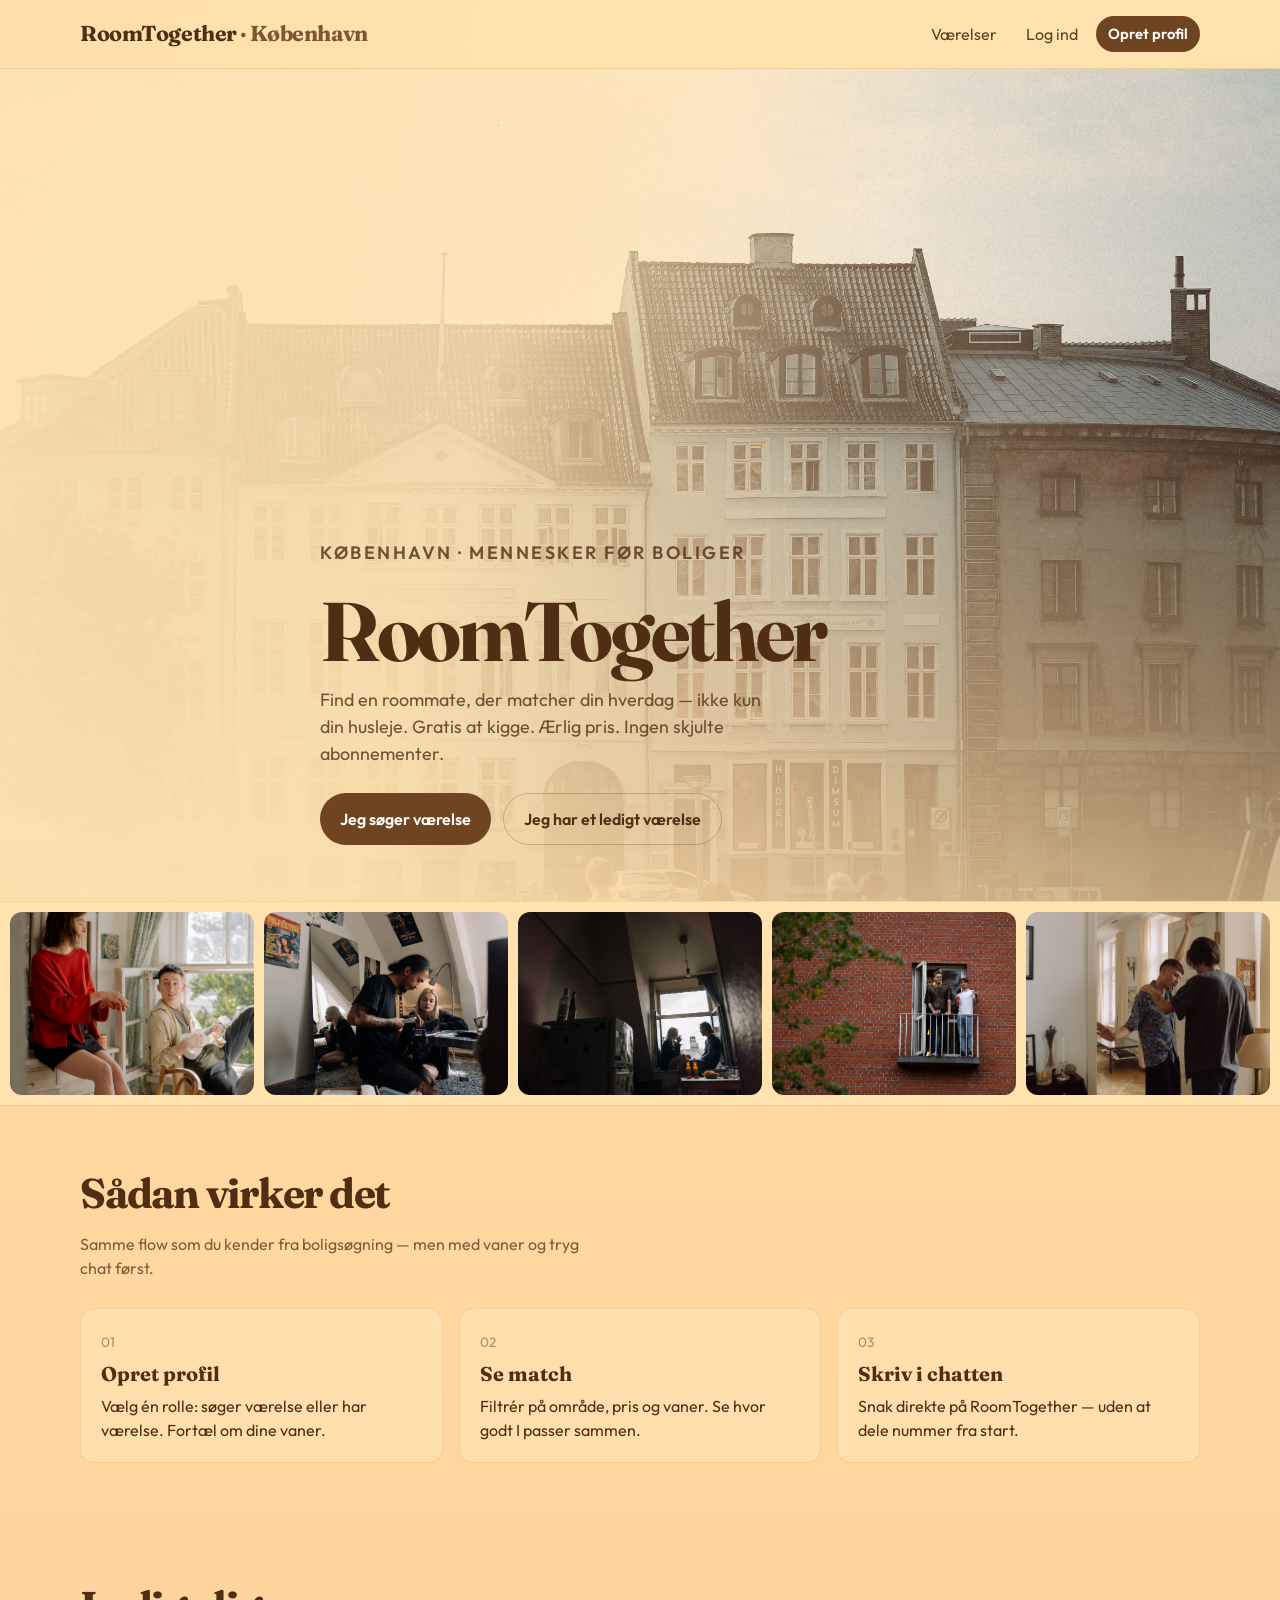
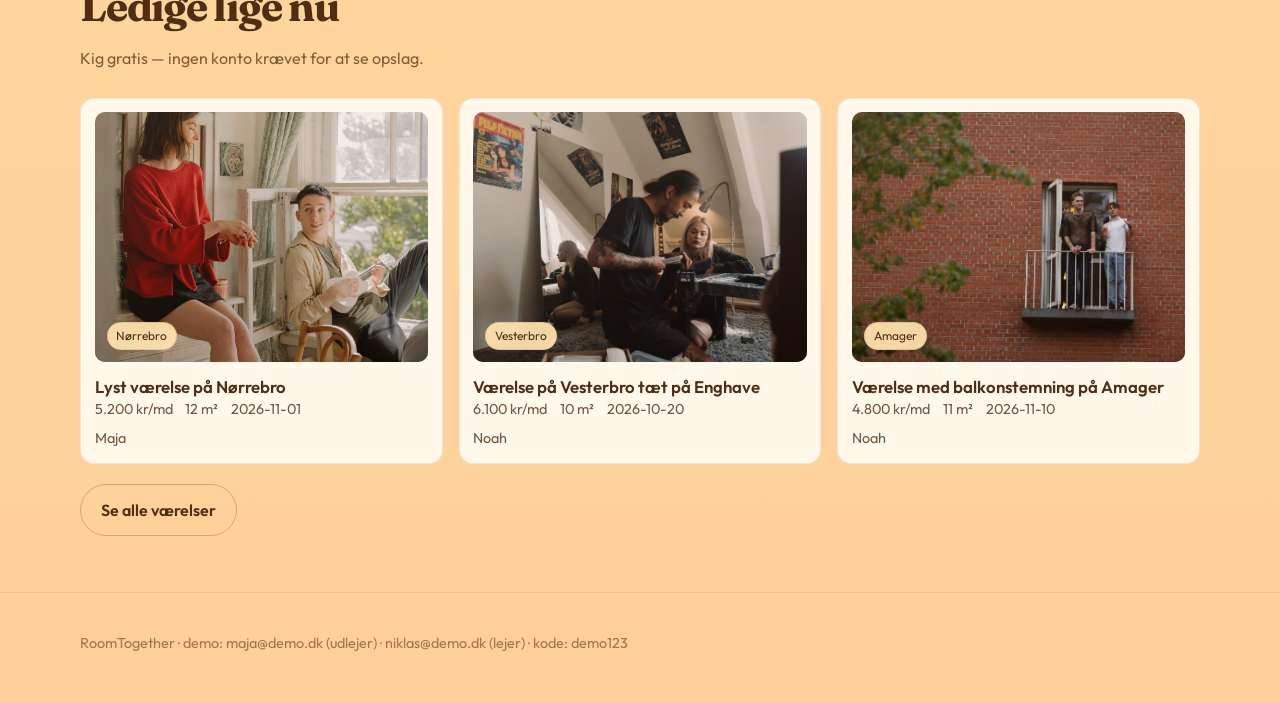
==== Hjemmeside/index.html @ 161d10d0 "Flyt hjemmeside ind under Hjemmeside-mappen Co-authored-by: Cursor <cursoragent@cursor.com>" ====
<!DOCTYPE html>
<html lang="da">
<head>
  <meta charset="UTF-8">
  <meta name="viewport" content="width=device-width, initial-scale=1">
  <title>RoomTogether — Find roommate i København</title>
  <link rel="stylesheet" href="css/style.css">
</head>
<body>
  <div id="site-nav"></div>
  <main class="hero">
    <img class="hero-img" src="Billeder/pexels-nathanjhilton-38354154.jpg" alt="København">
    <div class="wrap hero-copy">
      <p class="eyebrow">København · mennesker før boliger</p>
      <h1>RoomTogether</h1>
      <p>Find en roommate, der matcher din hverdag — ikke kun din husleje. Gratis at kigge. Ærlig pris. Ingen skjulte abonnementer.</p>
      <div class="hero-actions">
        <a class="btn btn-primary" href="vaerelser.html">Jeg søger værelse</a>
        <a class="btn btn-ghost" href="opret.html?role=host">Jeg har et ledigt værelse</a>
      </div>
    </div>
  </main>
  <section class="mood">
    <div class="mood-track">
      <img src="Billeder/pexels-cottonbro-4778612.jpg" alt="">
      <img src="Billeder/pexels-cottonbro-5088439.jpg" alt="">
      <img src="Billeder/pexels-cottonbro-5097360.jpg" alt="">
      <img src="Billeder/pexels-vafphotos-14424558.jpg" alt="">
      <img src="Billeder/pexels-cottonbro-5932729.jpg" alt="">
    </div>
  </section>
  <section class="section">
    <div class="wrap">
      <h2>Sådan virker det</h2>
      <p class="lead">Samme flow som du kender fra boligsøgning — men med vaner og tryg chat først.</p>
      <div class="steps">
        <div class="step"><span>01</span><strong>Opret profil</strong><p>Vælg én rolle: søger værelse eller har værelse. Fortæl om dine vaner.</p></div>
        <div class="step"><span>02</span><strong>Se match</strong><p>Filtrér på område, pris og vaner. Se hvor godt I passer sammen.</p></div>
        <div class="step"><span>03</span><strong>Skriv i chatten</strong><p>Snak direkte på RoomTogether — uden at dele nummer fra start.</p></div>
      </div>
    </div>
  </section>
  <section class="section">
    <div class="wrap">
      <h2>Ledige lige nu</h2>
      <p class="lead">Kig gratis — ingen konto krævet for at se opslag.</p>
      <div class="grid" id="home-listings"></div>
      <p style="margin-top:1.25rem"><a class="btn btn-ghost" href="vaerelser.html">Se alle værelser</a></p>
    </div>
  </section>
  <footer class="footer"><div class="wrap">RoomTogether · demo: maja@demo.dk (udlejer) · niklas@demo.dk (lejer) · kode: demo123</div></footer>
  <script src="js/app.js"></script>
  <script>
    renderNav('index.html')
    const me = sessionUser()
    const data = db()
    document.getElementById('home-listings').innerHTML = data.listings.slice(0, 3).map(l => {
      const score = isSeeker(me) ? matchScore(me.habits, l.habits) : null
      return listingCard(l, score)
    }).join('')
  </script>
</body>
</html>
---- Hjemmeside/css/style.css ----
@import url('https://fonts.googleapis.com/css2?family=Fraunces:opsz,wght@9..144,500;9..144,700&family=Outfit:wght@400;500;600;700&display=swap');

:root {
  --bg: #FFE2AE;
  --soft: #FFCF9A;
  --blue: #6E4520;
  --ink: #4F2E14;
  --ok: #2E8049;
  --warn: #B8752F;
  --bad: #D23333;
  --radius: 14px;
  --shadow: 0 16px 40px rgba(79, 46, 20, 0.12);
  --font: 'Outfit', sans-serif;
  --display: 'Fraunces', Georgia, serif;
}

* { box-sizing: border-box; margin: 0; padding: 0; }

html { scroll-behavior: smooth; }

body {
  font-family: var(--font);
  color: var(--ink);
  background:
    radial-gradient(1000px 500px at 0% 0%, rgba(255, 207, 154, 0.9), transparent 55%),
    radial-gradient(800px 400px at 100% 10%, rgba(110, 69, 32, 0.12), transparent 50%),
    linear-gradient(180deg, var(--bg), #ffd9a0 45%, var(--soft));
  min-height: 100vh;
  line-height: 1.5;
}

a { color: inherit; text-decoration: none; }
img { max-width: 100%; display: block; }
button, input, select, textarea {
  font: inherit;
  color: inherit;
}

.wrap {
  width: min(1120px, calc(100% - 2rem));
  margin-inline: auto;
}

.site-header {
  position: sticky;
  top: 0;
  z-index: 40;
  backdrop-filter: blur(14px);
  background: rgba(255, 226, 174, 0.88);
  border-bottom: 1px solid rgba(79, 46, 20, 0.1);
}

.nav {
  display: flex;
  align-items: center;
  justify-content: space-between;
  gap: 1rem;
  min-height: 68px;
}

.brand {
  font-family: var(--display);
  font-weight: 700;
  font-size: 1.35rem;
  letter-spacing: -0.02em;
  color: var(--ink);
}

.brand span { color: var(--blue); opacity: 0.9; }

.nav-links {
  display: flex;
  align-items: center;
  gap: 0.35rem;
  flex-wrap: wrap;
  justify-content: flex-end;
}

.nav-links a, .nav-links button.linkish {
  padding: 0.45rem 0.75rem;
  border-radius: 999px;
  opacity: 0.9;
  background: transparent;
  border: 0;
  cursor: pointer;
}

.nav-links a:hover, .nav-links button.linkish:hover {
  background: rgba(110, 69, 32, 0.1);
}

.btn {
  display: inline-flex;
  align-items: center;
  justify-content: center;
  gap: 0.4rem;
  border: 0;
  cursor: pointer;
  border-radius: 999px;
  padding: 0.8rem 1.25rem;
  font-weight: 600;
  transition: transform .15s ease, background .15s ease, color .15s ease;
}

.btn:hover { transform: translateY(-1px); }
.btn-primary { background: var(--blue); color: #fff; }
.btn-primary:hover { background: #5a3616; }
.nav-links a.btn-primary {
  background: var(--blue);
  color: #fff;
  opacity: 1;
}
.nav-links a.btn-primary:hover { background: #5a3616; }
.btn-ghost {
  background: transparent;
  color: var(--ink);
  border: 1px solid rgba(79, 46, 20, 0.25);
}
.btn-ghost:hover { background: rgba(110, 69, 32, 0.1); }
.btn-danger { background: var(--bad); color: white; }
.btn-sm { padding: 0.5rem 0.9rem; font-size: 0.92rem; }

.hero {
  min-height: calc(100svh - 68px);
  display: grid;
  align-items: end;
  padding: 2.5rem 0 3.5rem;
  position: relative;
  overflow: hidden;
}

.hero-img {
  position: absolute;
  inset: 0;
  width: 100%;
  height: 100%;
  object-fit: cover;
  object-position: center 40%;
  z-index: -2;
}

.hero::before {
  content: "";
  position: absolute;
  inset: 0;
  background:
    linear-gradient(105deg, rgba(255, 226, 174,0.96) 0%, rgba(255, 226, 174,0.88) 38%, rgba(255, 207, 154,0.4) 62%, rgba(79, 46, 20,0.2) 100%),
    linear-gradient(180deg, transparent 40%, rgba(255, 226, 174,0.8) 100%);
  z-index: -1;
}

.hero-copy { max-width: 640px; animation: rise .7s ease both; }

.mood {
  padding: 0;
  overflow: hidden;
  border-block: 1px solid rgba(79, 46, 20, 0.08);
  background: var(--bg);
}

.mood-track {
  display: grid;
  grid-auto-flow: column;
  grid-auto-columns: minmax(220px, 28vw);
  gap: 0.6rem;
  padding: 0.6rem;
  overflow-x: auto;
  scroll-snap-type: x mandatory;
}

.mood-track img {
  width: 100%;
  aspect-ratio: 4/3;
  object-fit: cover;
  border-radius: 12px;
  scroll-snap-align: start;
}

.avatar {
  width: 88px;
  height: 88px;
  border-radius: 50%;
  object-fit: cover;
  border: 3px solid var(--soft);
  box-shadow: var(--shadow);
}

.hero h1 {
  font-family: var(--display);
  font-size: clamp(2.8rem, 9vw, 5.2rem);
  line-height: 0.95;
  letter-spacing: -0.04em;
  margin: 0.4rem 0 1rem;
  color: var(--ink);
}

.hero p {
  font-size: 1.12rem;
  max-width: 38ch;
  color: rgba(79, 46, 20, 0.8);
  margin-bottom: 1.6rem;
}

.hero-actions { display: flex; flex-wrap: wrap; gap: 0.75rem; }

.eyebrow {
  text-transform: uppercase;
  letter-spacing: 0.14em;
  font-size: 0.72rem;
  font-weight: 600;
  color: var(--blue);
}

.section { padding: 3.5rem 0; }
.section h2 {
  font-family: var(--display);
  font-size: clamp(1.8rem, 4vw, 2.6rem);
  letter-spacing: -0.03em;
  margin-bottom: 0.5rem;
}
.section .lead {
  color: rgba(79, 46, 20, 0.72);
  max-width: 48ch;
  margin-bottom: 1.75rem;
}

.steps {
  display: grid;
  gap: 1rem;
  grid-template-columns: repeat(3, 1fr);
}

.step {
  padding: 1.25rem;
  border: 1px solid rgba(79, 46, 20, 0.1);
  border-radius: var(--radius);
  background: rgba(255, 226, 174, 0.85);
}
.step strong {
  display: block;
  font-family: var(--display);
  font-size: 1.25rem;
  margin: 0.35rem 0;
}
.step span { opacity: 0.55; font-size: 0.85rem; color: var(--blue); }

.page-head {
  padding: 2rem 0 1rem;
  display: flex;
  flex-wrap: wrap;
  gap: 1rem;
  align-items: end;
  justify-content: space-between;
}
.page-head h1 {
  font-family: var(--display);
  font-size: clamp(1.8rem, 4vw, 2.6rem);
  letter-spacing: -0.03em;
}

.filters {
  display: grid;
  grid-template-columns: repeat(4, 1fr);
  gap: 0.75rem;
  margin: 1rem 0 1.5rem;
  padding: 1rem;
  border-radius: var(--radius);
  background: rgba(255, 226, 174, 0.9);
  border: 1px solid rgba(79, 46, 20, 0.1);
}

.field { display: grid; gap: 0.35rem; }
.field label { font-size: 0.82rem; opacity: 0.75; }
.field input, .field select, .field textarea {
  width: 100%;
  background: #fffaf0;
  border: 1px solid rgba(79, 46, 20, 0.16);
  border-radius: 10px;
  padding: 0.7rem 0.8rem;
}
.field textarea { min-height: 110px; resize: vertical; }

.grid {
  display: grid;
  grid-template-columns: repeat(3, 1fr);
  gap: 1rem;
}

.listing {
  display: grid;
  gap: 0.75rem;
  padding: 0.85rem;
  border-radius: var(--radius);
  background: rgba(255, 250, 240, 0.95);
  border: 1px solid rgba(79, 46, 20, 0.1);
  transition: transform .15s ease, border-color .15s ease, box-shadow .15s ease;
}
.listing:hover {
  transform: translateY(-3px);
  border-color: rgba(110, 69, 32, 0.45);
  box-shadow: var(--shadow);
}
.listing-media {
  aspect-ratio: 4/3;
  border-radius: 10px;
  background:
    linear-gradient(145deg, rgba(255, 226, 174,0.35), transparent 50%),
    linear-gradient(160deg, var(--soft), var(--ink));
  display: grid;
  place-items: end start;
  padding: 0.75rem;
  overflow: hidden;
  position: relative;
}
.listing-media img {
  position: absolute;
  inset: 0;
  width: 100%;
  height: 100%;
  object-fit: cover;
  opacity: 0.85;
}
.badge {
  position: relative;
  z-index: 1;
  background: rgba(255, 226, 174, 0.94);
  color: var(--ink);
  border: 1px solid rgba(79, 46, 20, 0.12);
  padding: 0.25rem 0.55rem;
  border-radius: 999px;
  font-size: 0.75rem;
}
.listing h3 {
  font-size: 1.05rem;
  font-weight: 600;
}
.meta {
  display: flex;
  flex-wrap: wrap;
  gap: 0.45rem 0.8rem;
  font-size: 0.9rem;
  opacity: 0.8;
}
.match-pill {
  display: inline-flex;
  align-items: center;
  gap: 0.35rem;
  padding: 0.25rem 0.6rem;
  border-radius: 999px;
  font-size: 0.8rem;
  font-weight: 600;
  background: rgba(46, 128, 73, 0.14);
  color: var(--ok);
}
.match-pill.mid { background: rgba(184, 117, 47, 0.16); color: var(--warn); }
.match-pill.low { background: rgba(210, 51, 51, 0.12); color: var(--bad); }

.panel {
  background: rgba(255, 250, 240, 0.95);
  border: 1px solid rgba(79, 46, 20, 0.1);
  border-radius: calc(var(--radius) + 4px);
  padding: 1.25rem;
  box-shadow: var(--shadow);
}

.detail {
  display: grid;
  grid-template-columns: 1.3fr 1fr;
  gap: 1.25rem;
  padding-bottom: 3rem;
}
.detail-gallery {
  aspect-ratio: 16/11;
  border-radius: var(--radius);
  overflow: hidden;
  background: linear-gradient(160deg, var(--soft), var(--ink));
}
.detail-gallery img { width: 100%; height: 100%; object-fit: cover; }
.habits {
  display: grid;
  grid-template-columns: 1fr 1fr;
  gap: 0.6rem;
  margin-top: 1rem;
}
.habit {
  padding: 0.7rem 0.8rem;
  border-radius: 10px;
  background: var(--soft);
  border: 1px solid rgba(79, 46, 20, 0.08);
  font-size: 0.9rem;
}
.habit b { display: block; opacity: 0.6; font-weight: 500; font-size: 0.78rem; }

.form {
  display: grid;
  gap: 0.9rem;
  max-width: 560px;
}
.form-row {
  display: grid;
  grid-template-columns: 1fr 1fr;
  gap: 0.75rem;
}
.auth-shell {
  min-height: calc(100svh - 68px);
  display: grid;
  place-items: center;
  padding: 2rem 0;
}
.auth-card { width: min(440px, 100%); }

.chat-layout {
  display: grid;
  grid-template-columns: 280px 1fr;
  gap: 1rem;
  min-height: 70vh;
  padding-bottom: 2rem;
}
.thread-list { display: grid; gap: 0.5rem; align-content: start; }
.thread {
  text-align: left;
  padding: 0.85rem;
  border-radius: 12px;
  border: 1px solid rgba(79, 46, 20, 0.1);
  background: rgba(255, 250, 240, 0.9);
  cursor: pointer;
}
.thread.active {
  border-color: var(--blue);
  background: var(--soft);
}
.chat-box {
  display: grid;
  grid-template-rows: auto 1fr auto;
  min-height: 70vh;
}
.chat-msgs {
  display: flex;
  flex-direction: column;
  gap: 0.6rem;
  overflow-y: auto;
  padding: 1rem 0;
  max-height: 55vh;
}
.bubble {
  max-width: 75%;
  padding: 0.7rem 0.9rem;
  border-radius: 14px;
  background: var(--soft);
  color: var(--ink);
}
.bubble.me {
  align-self: flex-end;
  background: var(--ink);
  color: var(--bg);
}
.chat-input {
  display: grid;
  grid-template-columns: 1fr auto;
  gap: 0.6rem;
}

.table { width: 100%; border-collapse: collapse; }
.table th, .table td {
  text-align: left;
  padding: 0.75rem 0.5rem;
  border-bottom: 1px solid rgba(79, 46, 20, 0.1);
  font-size: 0.92rem;
  vertical-align: top;
}

.toast {
  position: fixed;
  bottom: 1.2rem;
  left: 50%;
  transform: translateX(-50%);
  background: var(--ink);
  color: var(--bg);
  padding: 0.75rem 1.1rem;
  border-radius: 999px;
  font-weight: 600;
  z-index: 99;
  animation: rise .25s ease;
}

.empty {
  padding: 2rem;
  text-align: center;
  opacity: 0.75;
  border: 1px dashed rgba(79, 46, 20, 0.25);
  border-radius: var(--radius);
  background: rgba(255, 226, 174, 0.6);
}

.footer {
  padding: 2.5rem 0 3rem;
  border-top: 1px solid rgba(79, 46, 20, 0.1);
  color: rgba(79, 46, 20, 0.55);
  font-size: 0.9rem;
}

.reviews { display: grid; gap: 0.85rem; }
.review {
  padding: 1rem;
  border-radius: 12px;
  background: var(--soft);
  border: 1px solid rgba(79, 46, 20, 0.08);
}
.review-top {
  display: flex;
  justify-content: space-between;
  gap: 0.75rem;
  margin-bottom: 0.55rem;
}
.review-meta {
  font-size: 0.82rem;
  opacity: 0.65;
}
.review-stars {
  color: var(--blue);
  letter-spacing: 0.06em;
  white-space: nowrap;
  font-size: 0.95rem;
}
.review p { opacity: 0.9; font-size: 0.95rem; }

@keyframes rise {
  from { opacity: 0; transform: translateY(12px); }
  to { opacity: 1; transform: translateY(0); }
}

@media (max-width: 900px) {
  .steps, .grid, .filters, .detail, .chat-layout, .form-row, .habits {
    grid-template-columns: 1fr;
  }
  .chat-layout { grid-template-columns: 1fr; }
  .nav { flex-wrap: wrap; min-height: auto; padding: 0.75rem 0; }
  .nav-links { width: 100%; justify-content: flex-start; }
}
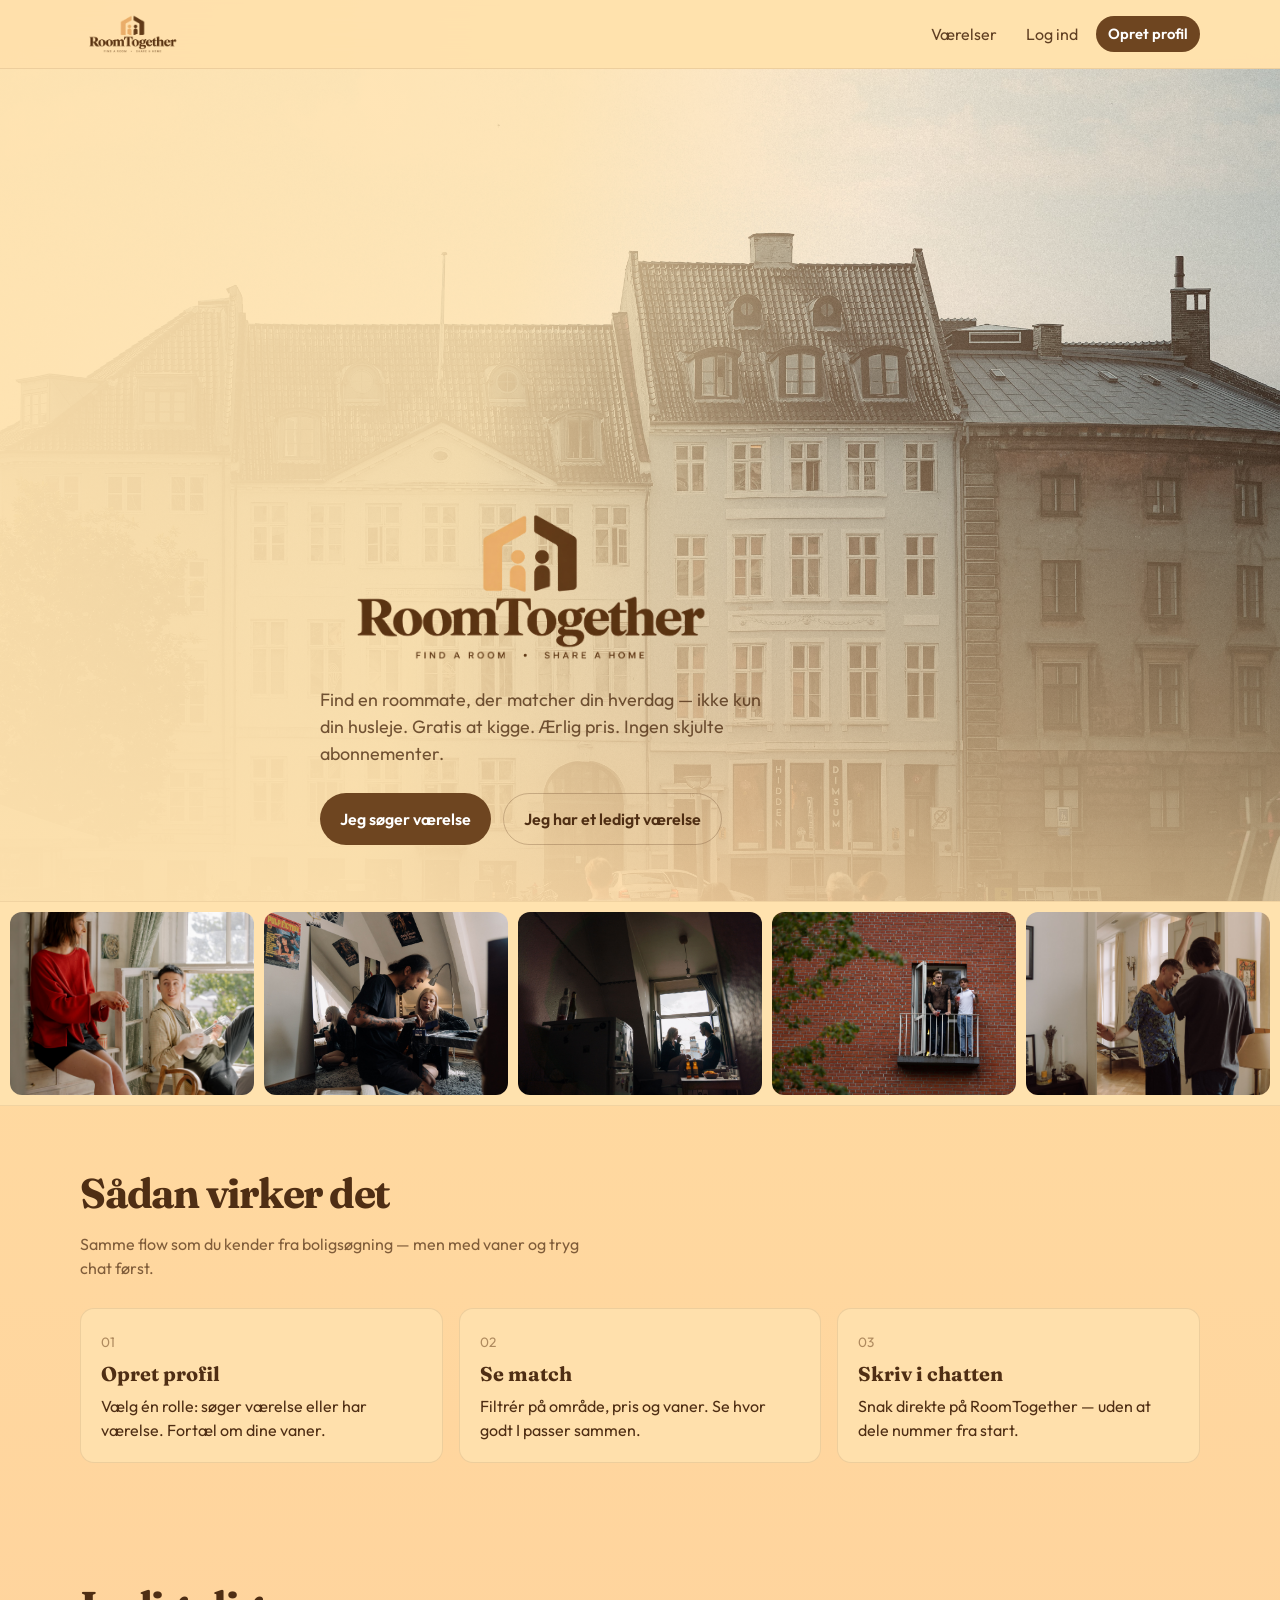
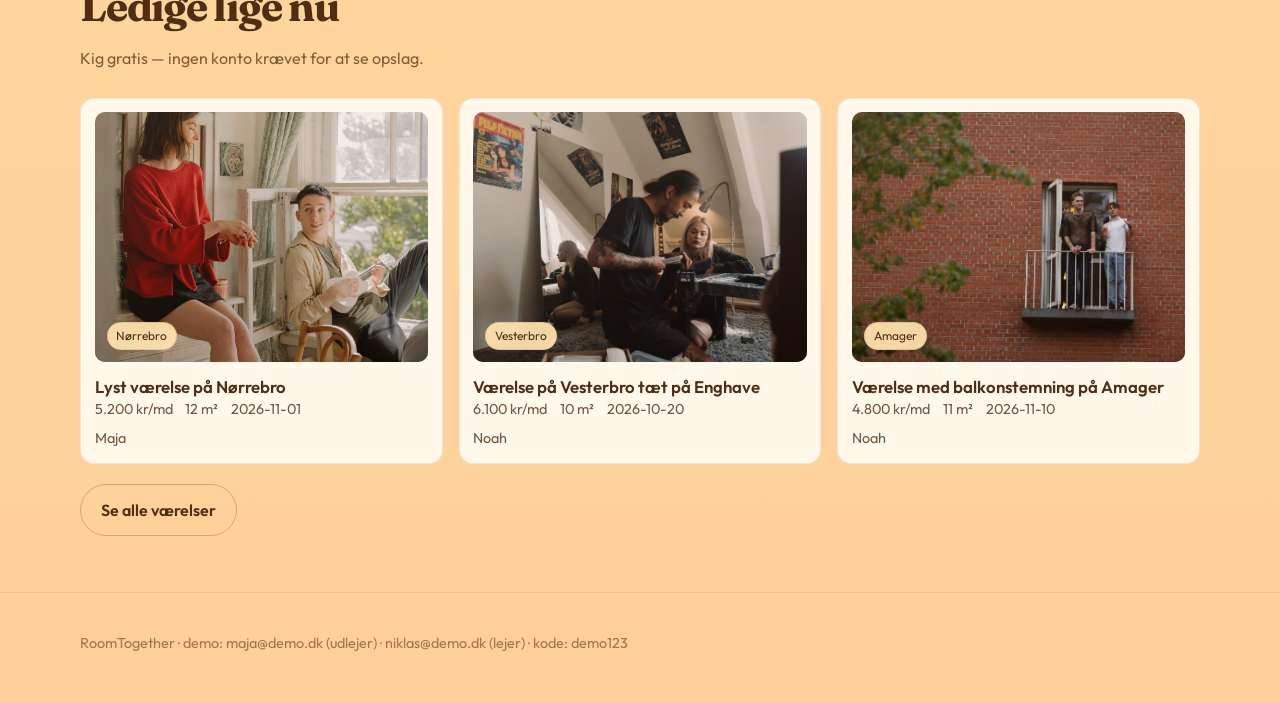
==== commit 913e149e: "Tilføj glemt kodeord og flere hverdagsvaner og logo" ====
--- a/Hjemmeside/index.html
+++ b/Hjemmeside/index.html
@@ -11,8 +11,7 @@
   <main class="hero">
     <img class="hero-img" src="Billeder/pexels-nathanjhilton-38354154.jpg" alt="København">
     <div class="wrap hero-copy">
-      <p class="eyebrow">København · mennesker før boliger</p>
-      <h1>RoomTogether</h1>
+      <img class="hero-logo" src="Logo/roomtogether-logo.png" alt="RoomTogether">
       <p>Find en roommate, der matcher din hverdag — ikke kun din husleje. Gratis at kigge. Ærlig pris. Ingen skjulte abonnementer.</p>
       <div class="hero-actions">
         <a class="btn btn-primary" href="vaerelser.html">Jeg søger værelse</a>
--- a/Hjemmeside/css/style.css
+++ b/Hjemmeside/css/style.css
@@ -59,14 +59,14 @@
 }
 
 .brand {
-  font-family: var(--display);
-  font-weight: 700;
-  font-size: 1.35rem;
-  letter-spacing: -0.02em;
-  color: var(--ink);
-}
-
-.brand span { color: var(--blue); opacity: 0.9; }
+  display: flex;
+  align-items: center;
+}
+
+.brand img {
+  height: 42px;
+  width: auto;
+}
 
 .nav-links {
   display: flex;
@@ -185,13 +185,9 @@
   box-shadow: var(--shadow);
 }
 
-.hero h1 {
-  font-family: var(--display);
-  font-size: clamp(2.8rem, 9vw, 5.2rem);
-  line-height: 0.95;
-  letter-spacing: -0.04em;
+.hero-logo {
+  width: min(420px, 92%);
   margin: 0.4rem 0 1rem;
-  color: var(--ink);
 }
 
 .hero p {
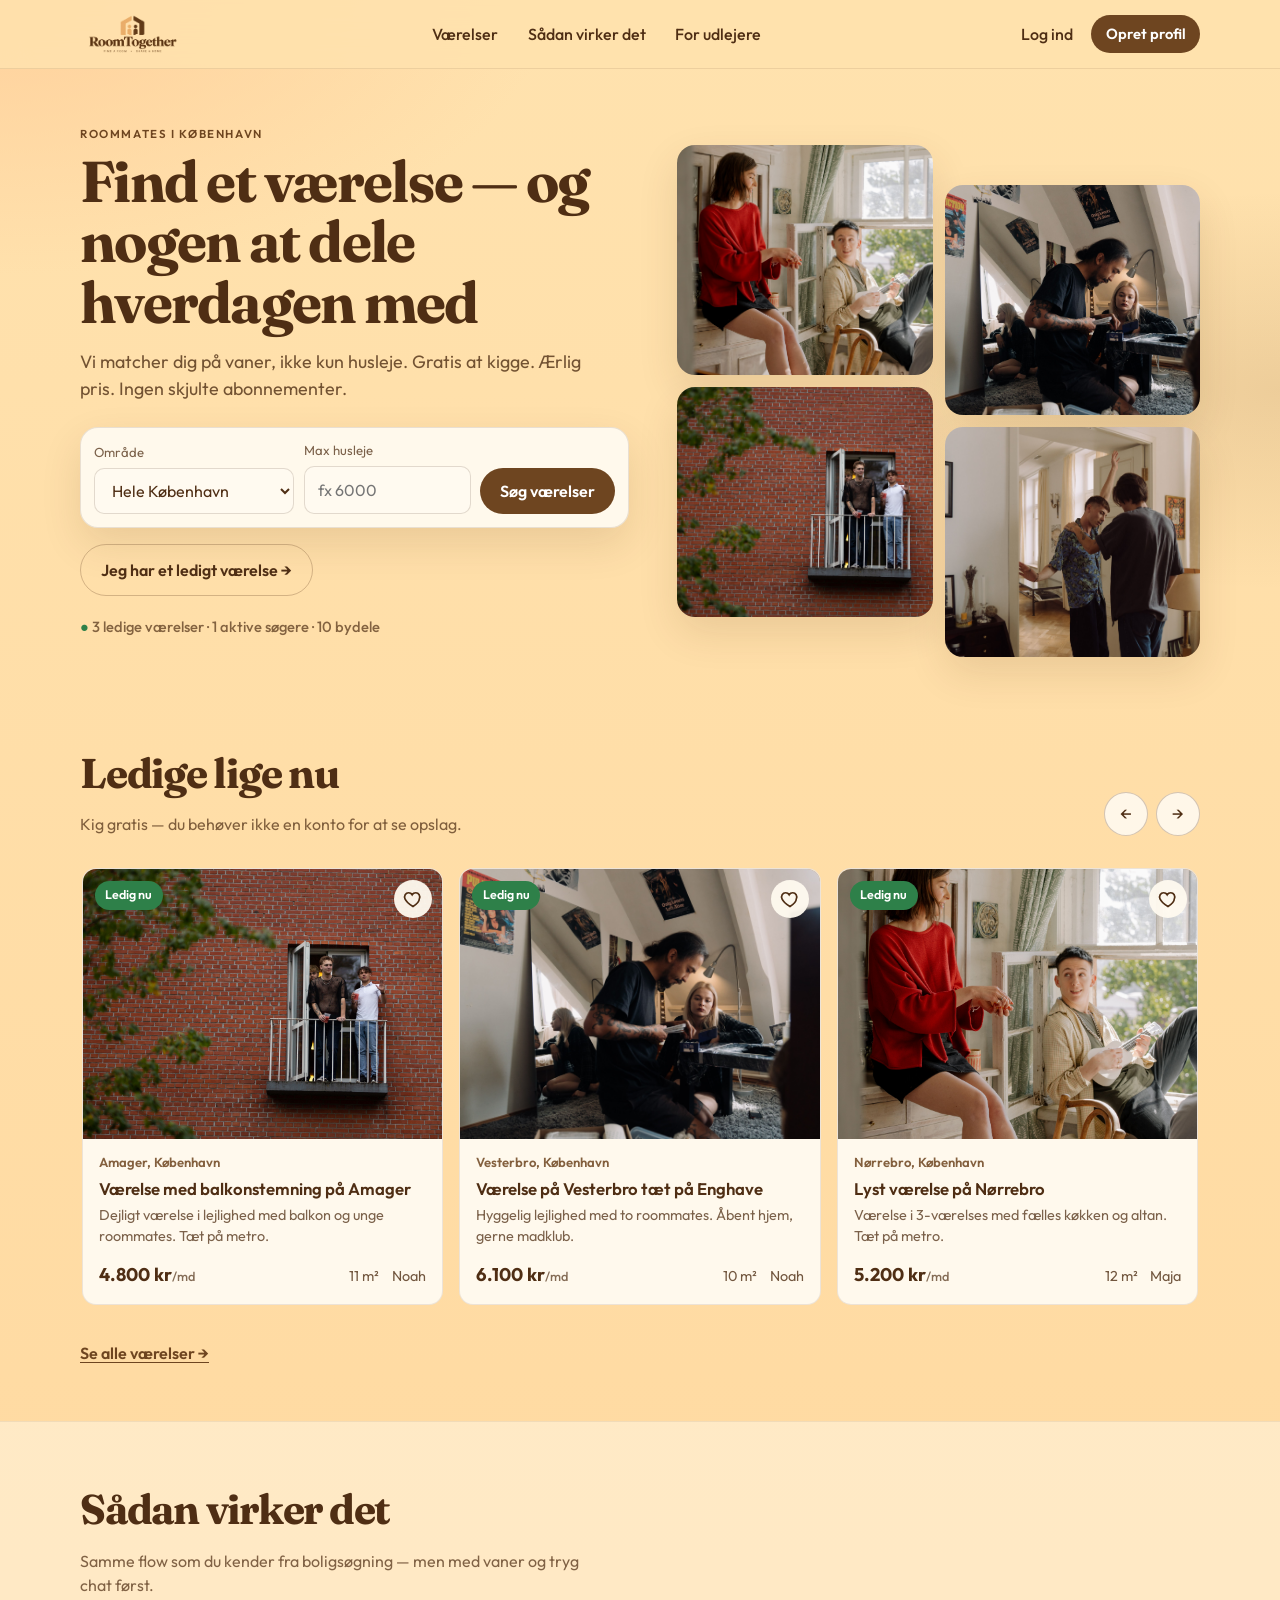
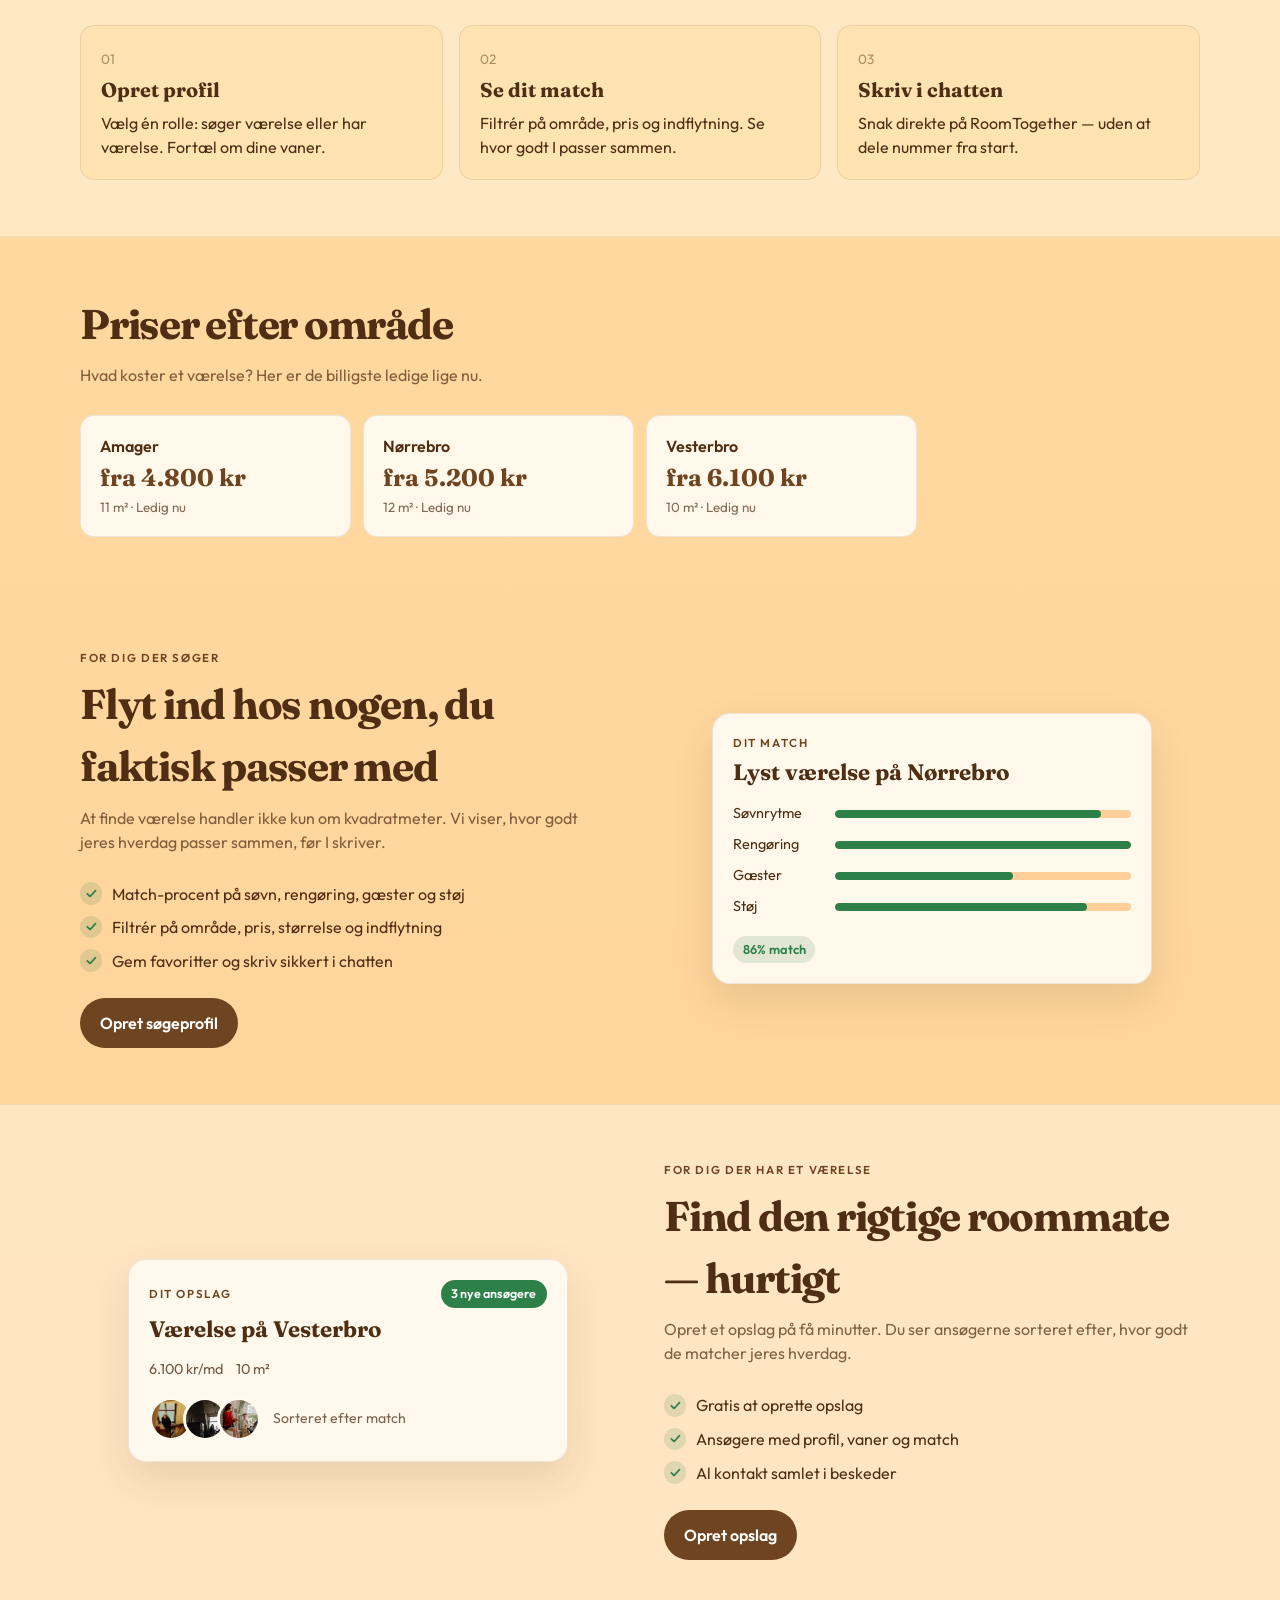
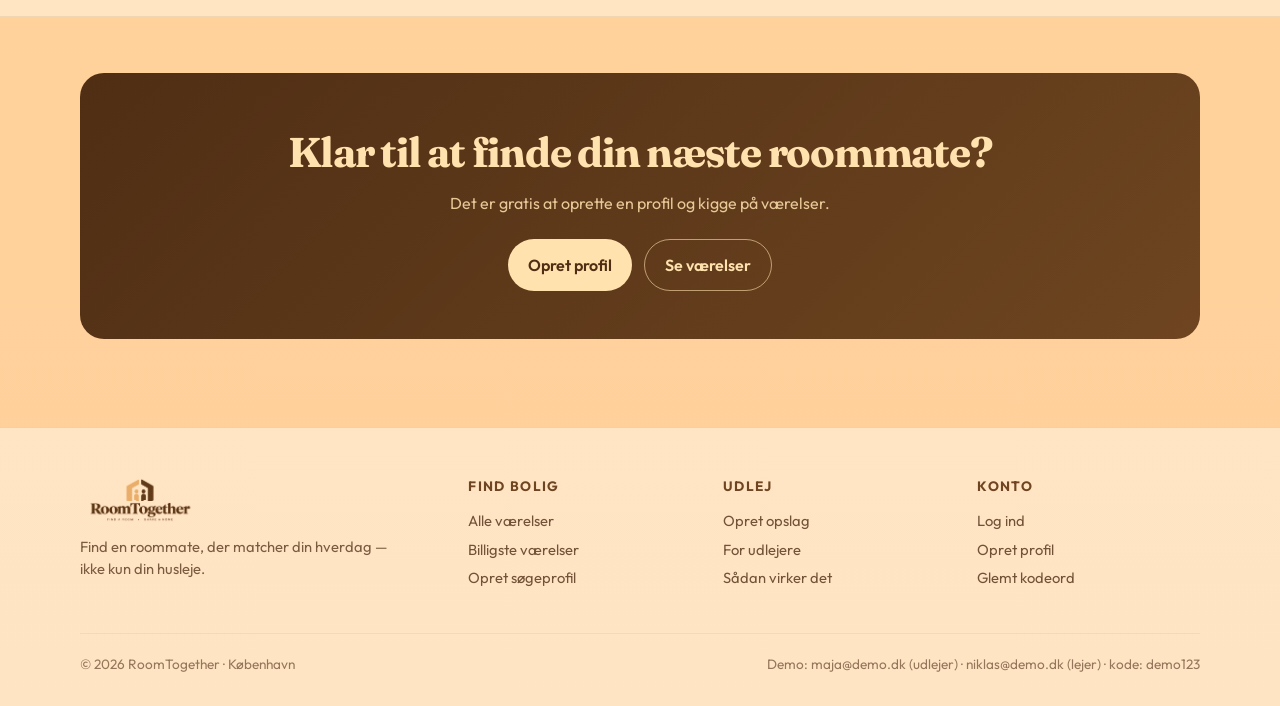
==== commit f7ac8bc0: "Nyt layout og flere funktioner inspireret af roomii.dk - Forside: hero med hurtigsøgning og billedco" ====
--- a/Hjemmeside/index.html
+++ b/Hjemmeside/index.html
@@ -8,55 +8,180 @@
 </head>
 <body>
   <div id="site-nav"></div>
-  <main class="hero">
-    <img class="hero-img" src="Billeder/pexels-nathanjhilton-38354154.jpg" alt="København">
-    <div class="wrap hero-copy">
-      <img class="hero-logo" src="Logo/roomtogether-logo.png" alt="RoomTogether">
-      <p>Find en roommate, der matcher din hverdag — ikke kun din husleje. Gratis at kigge. Ærlig pris. Ingen skjulte abonnementer.</p>
-      <div class="hero-actions">
-        <a class="btn btn-primary" href="vaerelser.html">Jeg søger værelse</a>
-        <a class="btn btn-ghost" href="opret.html?role=host">Jeg har et ledigt værelse</a>
+  <main>
+    <section class="hero">
+      <div class="wrap hero-grid">
+        <div class="hero-copy">
+          <p class="eyebrow">Roommates i København</p>
+          <h1>Find et værelse — og nogen at dele hverdagen med</h1>
+          <p class="hero-sub">Vi matcher dig på vaner, ikke kun husleje. Gratis at kigge. Ærlig pris. Ingen skjulte abonnementer.</p>
+          <form class="quick-search" action="vaerelser.html">
+            <div class="field">
+              <label for="qs-area">Område</label>
+              <select id="qs-area" name="area"><option value="">Hele København</option></select>
+            </div>
+            <div class="field">
+              <label for="qs-max">Max husleje</label>
+              <input id="qs-max" name="max" type="number" inputmode="numeric" placeholder="fx 6000">
+            </div>
+            <button class="btn btn-primary" type="submit">Søg værelser</button>
+          </form>
+          <div class="hero-actions">
+            <a class="btn btn-ghost" href="opret.html?role=host">Jeg har et ledigt værelse →</a>
+          </div>
+          <p class="proof" id="proof"></p>
+        </div>
+        <div class="collage" aria-hidden="true">
+          <img src="Billeder/pexels-cottonbro-4778612.jpg" alt="">
+          <img src="Billeder/pexels-cottonbro-5088439.jpg" alt="">
+          <img src="Billeder/pexels-vafphotos-14424558.jpg" alt="">
+          <img src="Billeder/pexels-cottonbro-5932729.jpg" alt="">
+        </div>
       </div>
-    </div>
+    </section>
+
+    <section class="section" id="boliger">
+      <div class="wrap">
+        <div class="section-head">
+          <div>
+            <h2>Ledige lige nu</h2>
+            <p class="lead">Kig gratis — du behøver ikke en konto for at se opslag.</p>
+          </div>
+          <div class="carousel-nav">
+            <button class="round-btn" data-dir="-1" aria-label="Forrige">←</button>
+            <button class="round-btn" data-dir="1" aria-label="Næste">→</button>
+          </div>
+        </div>
+        <div class="carousel" id="home-listings"></div>
+        <p style="margin-top:1.25rem"><a class="text-link" href="vaerelser.html">Se alle værelser →</a></p>
+      </div>
+    </section>
+
+    <section class="section section-alt" id="hvordan">
+      <div class="wrap">
+        <h2>Sådan virker det</h2>
+        <p class="lead">Samme flow som du kender fra boligsøgning — men med vaner og tryg chat først.</p>
+        <div class="steps">
+          <div class="step"><span>01</span><strong>Opret profil</strong><p>Vælg én rolle: søger værelse eller har værelse. Fortæl om dine vaner.</p></div>
+          <div class="step"><span>02</span><strong>Se dit match</strong><p>Filtrér på område, pris og indflytning. Se hvor godt I passer sammen.</p></div>
+          <div class="step"><span>03</span><strong>Skriv i chatten</strong><p>Snak direkte på RoomTogether — uden at dele nummer fra start.</p></div>
+        </div>
+      </div>
+    </section>
+
+    <section class="section">
+      <div class="wrap">
+        <h2>Priser efter område</h2>
+        <p class="lead">Hvad koster et værelse? Her er de billigste ledige lige nu.</p>
+        <div class="price-strip" id="price-strip"></div>
+      </div>
+    </section>
+
+    <section class="section">
+      <div class="wrap split">
+        <div>
+          <p class="eyebrow">For dig der søger</p>
+          <h2>Flyt ind hos nogen, du faktisk passer med</h2>
+          <p class="lead">At finde værelse handler ikke kun om kvadratmeter. Vi viser, hvor godt jeres hverdag passer sammen, før I skriver.</p>
+          <ul class="checklist">
+            <li>Match-procent på søvn, rengøring, gæster og støj</li>
+            <li>Filtrér på område, pris, størrelse og indflytning</li>
+            <li>Gem favoritter og skriv sikkert i chatten</li>
+          </ul>
+          <a class="btn btn-primary" href="opret.html?role=seeker">Opret søgeprofil</a>
+        </div>
+        <div class="mock panel">
+          <p class="eyebrow">Dit match</p>
+          <h3>Lyst værelse på Nørrebro</h3>
+          <div class="mock-bars">
+            <div><span>Søvnrytme</span><i style="--w:90%"></i></div>
+            <div><span>Rengøring</span><i style="--w:100%"></i></div>
+            <div><span>Gæster</span><i style="--w:60%"></i></div>
+            <div><span>Støj</span><i style="--w:85%"></i></div>
+          </div>
+          <span class="match-pill">86% match</span>
+        </div>
+      </div>
+    </section>
+
+    <section class="section section-alt" id="udlejere">
+      <div class="wrap split split-rev">
+        <div class="mock panel">
+          <div class="mock-top">
+            <p class="eyebrow">Dit opslag</p>
+            <span class="badge badge-now">3 nye ansøgere</span>
+          </div>
+          <h3>Værelse på Vesterbro</h3>
+          <p class="meta"><span>6.100 kr/md</span><span>10 m²</span></p>
+          <div class="avatars">
+            <img src="Billeder/pexels-duawalidd-29910002.jpg" alt="">
+            <img src="Billeder/pexels-cottonbro-5097360.jpg" alt="">
+            <img src="Billeder/pexels-cottonbro-4778612.jpg" alt="">
+            <span>Sorteret efter match</span>
+          </div>
+        </div>
+        <div>
+          <p class="eyebrow">For dig der har et værelse</p>
+          <h2>Find den rigtige roommate — hurtigt</h2>
+          <p class="lead">Opret et opslag på få minutter. Du ser ansøgerne sorteret efter, hvor godt de matcher jeres hverdag.</p>
+          <ul class="checklist">
+            <li>Gratis at oprette opslag</li>
+            <li>Ansøgere med profil, vaner og match</li>
+            <li>Al kontakt samlet i beskeder</li>
+          </ul>
+          <a class="btn btn-primary" href="opret.html?role=host">Opret opslag</a>
+        </div>
+      </div>
+    </section>
+
+    <section class="section">
+      <div class="wrap">
+        <div class="cta-band">
+          <h2>Klar til at finde din næste roommate?</h2>
+          <p>Det er gratis at oprette en profil og kigge på værelser.</p>
+          <div class="hero-actions">
+            <a class="btn btn-light" href="opret.html">Opret profil</a>
+            <a class="btn btn-outline-light" href="vaerelser.html">Se værelser</a>
+          </div>
+        </div>
+      </div>
+    </section>
   </main>
-  <section class="mood">
-    <div class="mood-track">
-      <img src="Billeder/pexels-cottonbro-4778612.jpg" alt="">
-      <img src="Billeder/pexels-cottonbro-5088439.jpg" alt="">
-      <img src="Billeder/pexels-cottonbro-5097360.jpg" alt="">
-      <img src="Billeder/pexels-vafphotos-14424558.jpg" alt="">
-      <img src="Billeder/pexels-cottonbro-5932729.jpg" alt="">
-    </div>
-  </section>
-  <section class="section">
-    <div class="wrap">
-      <h2>Sådan virker det</h2>
-      <p class="lead">Samme flow som du kender fra boligsøgning — men med vaner og tryg chat først.</p>
-      <div class="steps">
-        <div class="step"><span>01</span><strong>Opret profil</strong><p>Vælg én rolle: søger værelse eller har værelse. Fortæl om dine vaner.</p></div>
-        <div class="step"><span>02</span><strong>Se match</strong><p>Filtrér på område, pris og vaner. Se hvor godt I passer sammen.</p></div>
-        <div class="step"><span>03</span><strong>Skriv i chatten</strong><p>Snak direkte på RoomTogether — uden at dele nummer fra start.</p></div>
-      </div>
-    </div>
-  </section>
-  <section class="section">
-    <div class="wrap">
-      <h2>Ledige lige nu</h2>
-      <p class="lead">Kig gratis — ingen konto krævet for at se opslag.</p>
-      <div class="grid" id="home-listings"></div>
-      <p style="margin-top:1.25rem"><a class="btn btn-ghost" href="vaerelser.html">Se alle værelser</a></p>
-    </div>
-  </section>
-  <footer class="footer"><div class="wrap">RoomTogether · demo: maja@demo.dk (udlejer) · niklas@demo.dk (lejer) · kode: demo123</div></footer>
   <script src="js/app.js"></script>
   <script>
     renderNav('index.html')
     const me = sessionUser()
     const data = db()
-    document.getElementById('home-listings').innerHTML = data.listings.slice(0, 3).map(l => {
+
+    const areaSel = document.getElementById('qs-area')
+    AREAS.forEach(a => areaSel.innerHTML += `<option>${a}</option>`)
+
+    const seekers = data.users.filter(u => u.role === 'seeker').length
+    document.getElementById('proof').textContent =
+      `${data.listings.length} ledige værelser · ${seekers} aktive søgere · ${AREAS.length} bydele`
+
+    const newest = [...data.listings].sort((a, b) => b.createdAt - a.createdAt)
+    const track = document.getElementById('home-listings')
+    track.innerHTML = newest.slice(0, 8).map(l => {
       const score = isSeeker(me) ? matchScore(me.habits, l.habits) : null
       return listingCard(l, score)
     }).join('')
+    document.querySelectorAll('.carousel-nav .round-btn').forEach(b => {
+      b.onclick = () => track.scrollBy({ left: Number(b.dataset.dir) * track.clientWidth * 0.8, behavior: 'smooth' })
+    })
+
+    const cheapest = {}
+    data.listings.forEach(l => {
+      if (!cheapest[l.area] || l.rent < cheapest[l.area].rent) cheapest[l.area] = l
+    })
+    document.getElementById('price-strip').innerHTML = Object.values(cheapest)
+      .sort((a, b) => a.rent - b.rent)
+      .slice(0, 4)
+      .map(l => `<a class="price-tile" href="vaerelser.html?area=${encodeURIComponent(l.area)}">
+        <span>${l.area}</span>
+        <strong>fra ${money(l.rent)}</strong>
+        <small>${l.size} m² · ${availability(l).label}</small>
+      </a>`).join('')
   </script>
 </body>
-</html>+</html>
--- a/Hjemmeside/css/style.css
+++ b/Hjemmeside/css/style.css
@@ -50,45 +50,6 @@
   border-bottom: 1px solid rgba(79, 46, 20, 0.1);
 }
 
-.nav {
-  display: flex;
-  align-items: center;
-  justify-content: space-between;
-  gap: 1rem;
-  min-height: 68px;
-}
-
-.brand {
-  display: flex;
-  align-items: center;
-}
-
-.brand img {
-  height: 42px;
-  width: auto;
-}
-
-.nav-links {
-  display: flex;
-  align-items: center;
-  gap: 0.35rem;
-  flex-wrap: wrap;
-  justify-content: flex-end;
-}
-
-.nav-links a, .nav-links button.linkish {
-  padding: 0.45rem 0.75rem;
-  border-radius: 999px;
-  opacity: 0.9;
-  background: transparent;
-  border: 0;
-  cursor: pointer;
-}
-
-.nav-links a:hover, .nav-links button.linkish:hover {
-  background: rgba(110, 69, 32, 0.1);
-}
-
 .btn {
   display: inline-flex;
   align-items: center;
@@ -120,62 +81,6 @@
 .btn-danger { background: var(--bad); color: white; }
 .btn-sm { padding: 0.5rem 0.9rem; font-size: 0.92rem; }
 
-.hero {
-  min-height: calc(100svh - 68px);
-  display: grid;
-  align-items: end;
-  padding: 2.5rem 0 3.5rem;
-  position: relative;
-  overflow: hidden;
-}
-
-.hero-img {
-  position: absolute;
-  inset: 0;
-  width: 100%;
-  height: 100%;
-  object-fit: cover;
-  object-position: center 40%;
-  z-index: -2;
-}
-
-.hero::before {
-  content: "";
-  position: absolute;
-  inset: 0;
-  background:
-    linear-gradient(105deg, rgba(255, 226, 174,0.96) 0%, rgba(255, 226, 174,0.88) 38%, rgba(255, 207, 154,0.4) 62%, rgba(79, 46, 20,0.2) 100%),
-    linear-gradient(180deg, transparent 40%, rgba(255, 226, 174,0.8) 100%);
-  z-index: -1;
-}
-
-.hero-copy { max-width: 640px; animation: rise .7s ease both; }
-
-.mood {
-  padding: 0;
-  overflow: hidden;
-  border-block: 1px solid rgba(79, 46, 20, 0.08);
-  background: var(--bg);
-}
-
-.mood-track {
-  display: grid;
-  grid-auto-flow: column;
-  grid-auto-columns: minmax(220px, 28vw);
-  gap: 0.6rem;
-  padding: 0.6rem;
-  overflow-x: auto;
-  scroll-snap-type: x mandatory;
-}
-
-.mood-track img {
-  width: 100%;
-  aspect-ratio: 4/3;
-  object-fit: cover;
-  border-radius: 12px;
-  scroll-snap-align: start;
-}
-
 .avatar {
   width: 88px;
   height: 88px;
@@ -185,20 +90,6 @@
   box-shadow: var(--shadow);
 }
 
-.hero-logo {
-  width: min(420px, 92%);
-  margin: 0.4rem 0 1rem;
-}
-
-.hero p {
-  font-size: 1.12rem;
-  max-width: 38ch;
-  color: rgba(79, 46, 20, 0.8);
-  margin-bottom: 1.6rem;
-}
-
-.hero-actions { display: flex; flex-wrap: wrap; gap: 0.75rem; }
-
 .eyebrow {
   text-transform: uppercase;
   letter-spacing: 0.14em;
@@ -256,7 +147,7 @@
 
 .filters {
   display: grid;
-  grid-template-columns: repeat(4, 1fr);
+  grid-template-columns: repeat(5, 1fr);
   gap: 0.75rem;
   margin: 1rem 0 1.5rem;
   padding: 1rem;
@@ -282,61 +173,6 @@
   gap: 1rem;
 }
 
-.listing {
-  display: grid;
-  gap: 0.75rem;
-  padding: 0.85rem;
-  border-radius: var(--radius);
-  background: rgba(255, 250, 240, 0.95);
-  border: 1px solid rgba(79, 46, 20, 0.1);
-  transition: transform .15s ease, border-color .15s ease, box-shadow .15s ease;
-}
-.listing:hover {
-  transform: translateY(-3px);
-  border-color: rgba(110, 69, 32, 0.45);
-  box-shadow: var(--shadow);
-}
-.listing-media {
-  aspect-ratio: 4/3;
-  border-radius: 10px;
-  background:
-    linear-gradient(145deg, rgba(255, 226, 174,0.35), transparent 50%),
-    linear-gradient(160deg, var(--soft), var(--ink));
-  display: grid;
-  place-items: end start;
-  padding: 0.75rem;
-  overflow: hidden;
-  position: relative;
-}
-.listing-media img {
-  position: absolute;
-  inset: 0;
-  width: 100%;
-  height: 100%;
-  object-fit: cover;
-  opacity: 0.85;
-}
-.badge {
-  position: relative;
-  z-index: 1;
-  background: rgba(255, 226, 174, 0.94);
-  color: var(--ink);
-  border: 1px solid rgba(79, 46, 20, 0.12);
-  padding: 0.25rem 0.55rem;
-  border-radius: 999px;
-  font-size: 0.75rem;
-}
-.listing h3 {
-  font-size: 1.05rem;
-  font-weight: 600;
-}
-.meta {
-  display: flex;
-  flex-wrap: wrap;
-  gap: 0.45rem 0.8rem;
-  font-size: 0.9rem;
-  opacity: 0.8;
-}
 .match-pill {
   display: inline-flex;
   align-items: center;
@@ -488,13 +324,6 @@
   background: rgba(255, 226, 174, 0.6);
 }
 
-.footer {
-  padding: 2.5rem 0 3rem;
-  border-top: 1px solid rgba(79, 46, 20, 0.1);
-  color: rgba(79, 46, 20, 0.55);
-  font-size: 0.9rem;
-}
-
 .reviews { display: grid; gap: 0.85rem; }
 .review {
   padding: 1rem;
@@ -525,11 +354,452 @@
   to { opacity: 1; transform: translateY(0); }
 }
 
+
+/* ---------- Navigation ---------- */
+.nav {
+  display: flex;
+  align-items: center;
+  justify-content: space-between;
+  gap: 1rem;
+  min-height: 68px;
+}
+.brand { display: flex; align-items: center; flex-shrink: 0; }
+.brand img { height: 42px; width: auto; }
+.nav-menu {
+  flex: 1;
+  display: flex;
+  align-items: center;
+  justify-content: space-between;
+  gap: 1rem;
+}
+.nav-links {
+  flex: 1;
+  display: flex;
+  justify-content: center;
+  gap: 0.25rem;
+}
+.nav-actions { display: flex; align-items: center; gap: 0.35rem; }
+.nav-links a, .nav-actions .linkish {
+  padding: 0.45rem 0.8rem;
+  border-radius: 999px;
+  background: transparent;
+  border: 0;
+  cursor: pointer;
+  font-weight: 500;
+}
+.nav-links a:hover, .nav-actions .linkish:hover { background: rgba(110, 69, 32, 0.1); }
+.nav-links a.active { background: rgba(110, 69, 32, 0.14); }
+.nav-actions a.btn-primary { background: var(--blue); color: #fff; }
+.nav-toggle {
+  display: none;
+  width: 42px;
+  height: 42px;
+  border: 1px solid rgba(79, 46, 20, 0.2);
+  border-radius: 12px;
+  background: transparent;
+  cursor: pointer;
+  flex-direction: column;
+  justify-content: center;
+  align-items: center;
+  gap: 4px;
+}
+.nav-toggle span { width: 18px; height: 2px; background: var(--ink); border-radius: 2px; transition: transform .2s ease, opacity .2s ease; }
+.site-header.open .nav-toggle span:nth-child(1) { transform: translateY(6px) rotate(45deg); }
+.site-header.open .nav-toggle span:nth-child(2) { opacity: 0; }
+.site-header.open .nav-toggle span:nth-child(3) { transform: translateY(-6px) rotate(-45deg); }
+
+.btn-light { background: var(--bg); color: var(--ink); }
+.btn-light:hover { background: #fff; }
+.btn-outline-light { background: transparent; color: var(--bg); border: 1px solid rgba(255, 226, 174, 0.6); }
+.btn-outline-light:hover { background: rgba(255, 226, 174, 0.12); }
+.text-link {
+  background: none;
+  border: 0;
+  cursor: pointer;
+  font-weight: 600;
+  color: var(--blue);
+  text-decoration: underline;
+  text-underline-offset: 3px;
+}
+.sr-only {
+  position: absolute; width: 1px; height: 1px; overflow: hidden;
+  clip: rect(0 0 0 0); white-space: nowrap;
+}
+
+/* ---------- Hero ---------- */
+.hero { padding: 3.5rem 0 3rem; }
+.hero-grid {
+  display: grid;
+  grid-template-columns: 1.05fr 1fr;
+  gap: 3rem;
+  align-items: center;
+}
+.hero-copy { animation: rise .7s ease both; }
+.hero h1 {
+  font-family: var(--display);
+  font-size: clamp(2.2rem, 5vw, 3.6rem);
+  line-height: 1.05;
+  letter-spacing: -0.03em;
+  margin: 0.6rem 0 1rem;
+}
+.hero-sub {
+  font-size: 1.12rem;
+  max-width: 42ch;
+  color: rgba(79, 46, 20, 0.8);
+  margin-bottom: 1.5rem;
+}
+.quick-search {
+  display: grid;
+  grid-template-columns: 1.2fr 1fr auto;
+  gap: 0.6rem;
+  align-items: end;
+  padding: 0.8rem;
+  border-radius: calc(var(--radius) + 4px);
+  background: rgba(255, 250, 240, 0.95);
+  border: 1px solid rgba(79, 46, 20, 0.12);
+  box-shadow: var(--shadow);
+  margin-bottom: 1rem;
+}
+.quick-search .btn { height: 46px; }
+.hero-actions { display: flex; flex-wrap: wrap; gap: 0.75rem; }
+.proof {
+  margin-top: 1.25rem;
+  font-size: 0.92rem;
+  font-weight: 500;
+  color: rgba(79, 46, 20, 0.7);
+}
+.proof::before { content: "● "; color: var(--ok); }
+.collage {
+  display: grid;
+  grid-template-columns: 1fr 1fr;
+  gap: 0.75rem;
+  animation: rise .9s ease both;
+}
+.collage img {
+  width: 100%;
+  height: 230px;
+  object-fit: cover;
+  border-radius: 18px;
+  box-shadow: var(--shadow);
+}
+.collage img:nth-child(even) { transform: translateY(2.5rem); }
+
+/* ---------- Sections ---------- */
+.section-alt {
+  background: rgba(255, 250, 240, 0.45);
+  border-block: 1px solid rgba(79, 46, 20, 0.08);
+}
+.section-head {
+  display: flex;
+  justify-content: space-between;
+  align-items: end;
+  gap: 1rem;
+}
+.section-title {
+  font-family: var(--display);
+  font-size: 1.6rem;
+  letter-spacing: -0.02em;
+  margin: 1rem 0;
+}
+.carousel-nav { display: flex; gap: 0.5rem; margin-bottom: 1.75rem; }
+.round-btn {
+  width: 44px;
+  height: 44px;
+  border-radius: 50%;
+  border: 1px solid rgba(79, 46, 20, 0.25);
+  background: rgba(255, 250, 240, 0.9);
+  cursor: pointer;
+  font-size: 1.1rem;
+}
+.round-btn:hover { background: var(--soft); }
+.carousel {
+  display: grid;
+  grid-auto-flow: column;
+  grid-auto-columns: calc((100% - 2rem) / 3);
+  gap: 1rem;
+  overflow-x: auto;
+  scroll-snap-type: x mandatory;
+  padding: 0.25rem 0.1rem 1rem;
+  scrollbar-width: thin;
+}
+.carousel > * { scroll-snap-align: start; }
+
+.price-strip {
+  display: grid;
+  grid-template-columns: repeat(auto-fill, minmax(220px, 1fr));
+  gap: 0.75rem;
+}
+.price-tile {
+  display: grid;
+  gap: 0.15rem;
+  padding: 1.1rem 1.2rem;
+  border-radius: var(--radius);
+  background: rgba(255, 250, 240, 0.95);
+  border: 1px solid rgba(79, 46, 20, 0.1);
+  transition: transform .15s ease, box-shadow .15s ease;
+}
+.price-tile:hover { transform: translateY(-2px); box-shadow: var(--shadow); }
+.price-tile span { font-weight: 600; }
+.price-tile strong { font-family: var(--display); font-size: 1.5rem; color: var(--blue); }
+.price-tile small { opacity: 0.7; }
+
+.split {
+  display: grid;
+  grid-template-columns: 1fr 1fr;
+  gap: 3rem;
+  align-items: center;
+}
+.split h2 { margin-top: 0.4rem; }
+.checklist { list-style: none; display: grid; gap: 0.6rem; margin-bottom: 1.6rem; }
+.checklist li { position: relative; padding-left: 2rem; }
+.checklist li::before {
+  content: "✓";
+  position: absolute;
+  left: 0;
+  top: 0.05rem;
+  width: 1.4rem;
+  height: 1.4rem;
+  border-radius: 50%;
+  display: grid;
+  place-items: center;
+  font-size: 0.8rem;
+  font-weight: 700;
+  background: rgba(46, 128, 73, 0.15);
+  color: var(--ok);
+}
+.mock { max-width: 440px; justify-self: center; width: 100%; }
+.mock h3 { font-family: var(--display); font-size: 1.4rem; margin: 0.3rem 0 0.8rem; }
+.mock-top { display: flex; justify-content: space-between; align-items: center; }
+.mock-bars { display: grid; gap: 0.6rem; margin-bottom: 1.1rem; }
+.mock-bars div { display: grid; grid-template-columns: 90px 1fr; align-items: center; gap: 0.75rem; font-size: 0.9rem; }
+.mock-bars i { height: 8px; border-radius: 99px; background: var(--soft); position: relative; overflow: hidden; }
+.mock-bars i::after { content: ""; position: absolute; inset: 0; width: var(--w); background: var(--ok); border-radius: inherit; }
+.avatars { display: flex; align-items: center; margin-top: 1rem; }
+.avatars img {
+  width: 44px; height: 44px; border-radius: 50%; object-fit: cover;
+  border: 3px solid #fffaf0; margin-left: -10px;
+}
+.avatars img:first-child { margin-left: 0; }
+.avatars span { margin-left: 0.75rem; font-size: 0.88rem; opacity: 0.75; }
+
+.cta-band {
+  text-align: center;
+  padding: 3rem 1.5rem;
+  border-radius: 24px;
+  background: linear-gradient(135deg, var(--ink), var(--blue));
+  color: var(--bg);
+}
+.cta-band h2 { color: var(--bg); }
+.cta-band p { opacity: 0.85; margin-bottom: 1.5rem; }
+.cta-band .hero-actions { justify-content: center; }
+
+/* ---------- Kort ---------- */
+.listing {
+  position: relative;
+  display: grid;
+  grid-template-rows: auto 1fr;
+  border-radius: var(--radius);
+  background: rgba(255, 250, 240, 0.97);
+  border: 1px solid rgba(79, 46, 20, 0.1);
+  overflow: hidden;
+  transition: transform .15s ease, border-color .15s ease, box-shadow .15s ease;
+}
+.listing:hover {
+  transform: translateY(-3px);
+  border-color: rgba(110, 69, 32, 0.45);
+  box-shadow: var(--shadow);
+}
+.listing-media {
+  aspect-ratio: 4/3;
+  background: linear-gradient(160deg, var(--soft), var(--ink));
+  position: relative;
+  overflow: hidden;
+}
+.listing-media img {
+  position: absolute;
+  inset: 0;
+  width: 100%;
+  height: 100%;
+  object-fit: cover;
+  transition: transform .4s ease;
+}
+.listing:hover .listing-media img { transform: scale(1.04); }
+.listing-media .badge, .detail-gallery .badge { position: absolute; left: 0.75rem; top: 0.75rem; }
+.badge {
+  display: inline-block;
+  z-index: 1;
+  background: rgba(255, 250, 240, 0.95);
+  color: var(--ink);
+  border: 1px solid rgba(79, 46, 20, 0.12);
+  padding: 0.25rem 0.6rem;
+  border-radius: 999px;
+  font-size: 0.78rem;
+  font-weight: 600;
+}
+.badge-now { background: var(--ok); color: #fff; border-color: transparent; }
+.fav-btn {
+  position: absolute;
+  right: 0.65rem;
+  top: 0.65rem;
+  z-index: 3;
+  width: 38px;
+  height: 38px;
+  border-radius: 50%;
+  border: 0;
+  background: rgba(255, 250, 240, 0.95);
+  display: grid;
+  place-items: center;
+  cursor: pointer;
+  transition: transform .15s ease;
+}
+.fav-btn:hover { transform: scale(1.08); }
+.fav-btn svg { width: 20px; height: 20px; fill: transparent; stroke: var(--ink); stroke-width: 2; }
+.fav-btn.on svg { fill: var(--bad); stroke: var(--bad); }
+.listing-body { display: flex; flex-direction: column; gap: 0.3rem; padding: 0.9rem 1rem 1rem; }
+.listing-area { font-size: 0.82rem; font-weight: 600; color: var(--blue); opacity: 0.85; }
+.listing h3 { font-size: 1.05rem; font-weight: 600; line-height: 1.3; }
+.listing-link::after { content: ""; position: absolute; inset: 0; z-index: 2; }
+.listing-desc {
+  font-size: 0.9rem;
+  opacity: 0.75;
+  display: -webkit-box;
+  -webkit-line-clamp: 2;
+  -webkit-box-orient: vertical;
+  overflow: hidden;
+}
+.listing-foot {
+  margin-top: auto;
+  padding-top: 0.5rem;
+  display: flex;
+  justify-content: space-between;
+  align-items: baseline;
+  gap: 0.5rem;
+}
+.price { font-weight: 700; font-size: 1.15rem; }
+.price small { font-weight: 500; font-size: 0.8rem; opacity: 0.7; }
+.listing-match { margin-top: 0.4rem; }
+.meta {
+  display: flex;
+  flex-wrap: wrap;
+  gap: 0.45rem 0.8rem;
+  font-size: 0.9rem;
+  opacity: 0.8;
+}
+
+/* ---------- Liste og detalje ---------- */
+.results-bar {
+  display: flex;
+  justify-content: space-between;
+  align-items: center;
+  gap: 1rem;
+  margin-bottom: 1rem;
+}
+.results-bar p { font-weight: 600; }
+.results-tools { display: flex; align-items: center; gap: 1rem; }
+.sort-select {
+  background: #fffaf0;
+  border: 1px solid rgba(79, 46, 20, 0.16);
+  border-radius: 999px;
+  padding: 0.5rem 0.9rem;
+}
+.detail-gallery { position: relative; }
+.detail-title {
+  font-family: var(--display);
+  font-size: clamp(1.6rem, 3vw, 2.1rem);
+  letter-spacing: -0.02em;
+  margin: 0.2rem 0 0.6rem;
+}
+.facts {
+  display: grid;
+  grid-template-columns: repeat(3, 1fr);
+  gap: 0.6rem;
+}
+.facts div {
+  padding: 0.75rem 0.85rem;
+  border-radius: 10px;
+  background: var(--soft);
+}
+.facts dt { font-size: 0.78rem; opacity: 0.65; }
+.facts dd { font-weight: 600; }
+.detail-side { align-self: start; position: sticky; top: 84px; }
+.detail-side hr { border: 0; border-top: 1px solid rgba(79, 46, 20, 0.12); margin: 1rem 0; }
+.detail-price { display: flex; justify-content: space-between; align-items: center; gap: 0.75rem; }
+.detail-price .price { font-size: 1.6rem; }
+.host-row { display: flex; align-items: center; gap: 0.9rem; margin-top: 0.6rem; }
+.host-row .avatar { width: 64px; height: 64px; }
+.host-row h2 { font-family: var(--display); font-size: 1.4rem; }
+.hint { opacity: 0.7; font-size: 0.92rem; margin-bottom: 1rem; }
+.habit.same { background: rgba(46, 128, 73, 0.15); border-color: rgba(46, 128, 73, 0.3); }
+.detail-actions { display: flex; flex-wrap: wrap; gap: 0.6rem; margin-top: 1.25rem; }
+.detail-actions .btn-primary { flex: 1 1 100%; }
+
+/* ---------- Footer ---------- */
+.footer {
+  margin-top: 2rem;
+  padding: 3rem 0 2rem;
+  border-top: 1px solid rgba(79, 46, 20, 0.1);
+  background: rgba(255, 250, 240, 0.5);
+  font-size: 0.92rem;
+}
+.footer-grid {
+  display: grid;
+  grid-template-columns: 1.6fr repeat(3, 1fr);
+  gap: 2rem;
+}
+.footer-brand img { height: 48px; width: auto; margin-bottom: 0.75rem; }
+.footer-brand p { opacity: 0.75; max-width: 32ch; }
+.footer h4 { font-size: 0.85rem; text-transform: uppercase; letter-spacing: 0.1em; margin-bottom: 0.7rem; color: var(--blue); }
+.footer-grid a { display: block; padding: 0.2rem 0; opacity: 0.8; }
+.footer-grid a:hover { opacity: 1; text-decoration: underline; }
+.footer-bottom {
+  margin-top: 2.5rem;
+  padding-top: 1.25rem;
+  border-top: 1px solid rgba(79, 46, 20, 0.1);
+  display: flex;
+  flex-wrap: wrap;
+  justify-content: space-between;
+  gap: 0.5rem;
+  opacity: 0.6;
+  font-size: 0.85rem;
+}
+
 @media (max-width: 900px) {
-  .steps, .grid, .filters, .detail, .chat-layout, .form-row, .habits {
+  .steps, .grid, .detail, .chat-layout, .form-row, .split, .hero-grid {
     grid-template-columns: 1fr;
   }
-  .chat-layout { grid-template-columns: 1fr; }
-  .nav { flex-wrap: wrap; min-height: auto; padding: 0.75rem 0; }
-  .nav-links { width: 100%; justify-content: flex-start; }
-}+  .filters { grid-template-columns: 1fr 1fr; }
+  .habits { grid-template-columns: 1fr 1fr; }
+  .split { gap: 2rem; }
+  .split-rev .mock { order: 2; }
+  .hero { padding-top: 2rem; }
+  .collage img { height: 150px; }
+  .collage img:nth-child(even) { transform: none; }
+  .carousel { grid-auto-columns: 78%; }
+  .facts { grid-template-columns: 1fr 1fr; }
+  .detail-side { position: static; }
+  .footer-grid { grid-template-columns: 1fr 1fr; }
+  .footer-brand { grid-column: 1 / -1; }
+
+  .nav-toggle { display: flex; }
+  .nav { flex-wrap: wrap; min-height: 64px; }
+  .nav-menu {
+    display: none;
+    flex-basis: 100%;
+    flex-direction: column;
+    align-items: stretch;
+    gap: 0.5rem;
+    padding: 0.5rem 0 1rem;
+  }
+  .site-header.open .nav-menu { display: flex; }
+  .nav-links { flex-direction: column; }
+  .nav-links a, .nav-actions .linkish { padding: 0.7rem 0.8rem; text-align: left; }
+  .nav-actions { justify-content: space-between; border-top: 1px solid rgba(79, 46, 20, 0.1); padding-top: 0.75rem; }
+}
+
+@media (max-width: 560px) {
+  .quick-search { grid-template-columns: 1fr; }
+  .filters { grid-template-columns: 1fr; }
+  .section-head .carousel-nav { display: none; }
+  .results-bar { flex-direction: column; align-items: stretch; }
+  .results-tools { justify-content: space-between; }
+}
